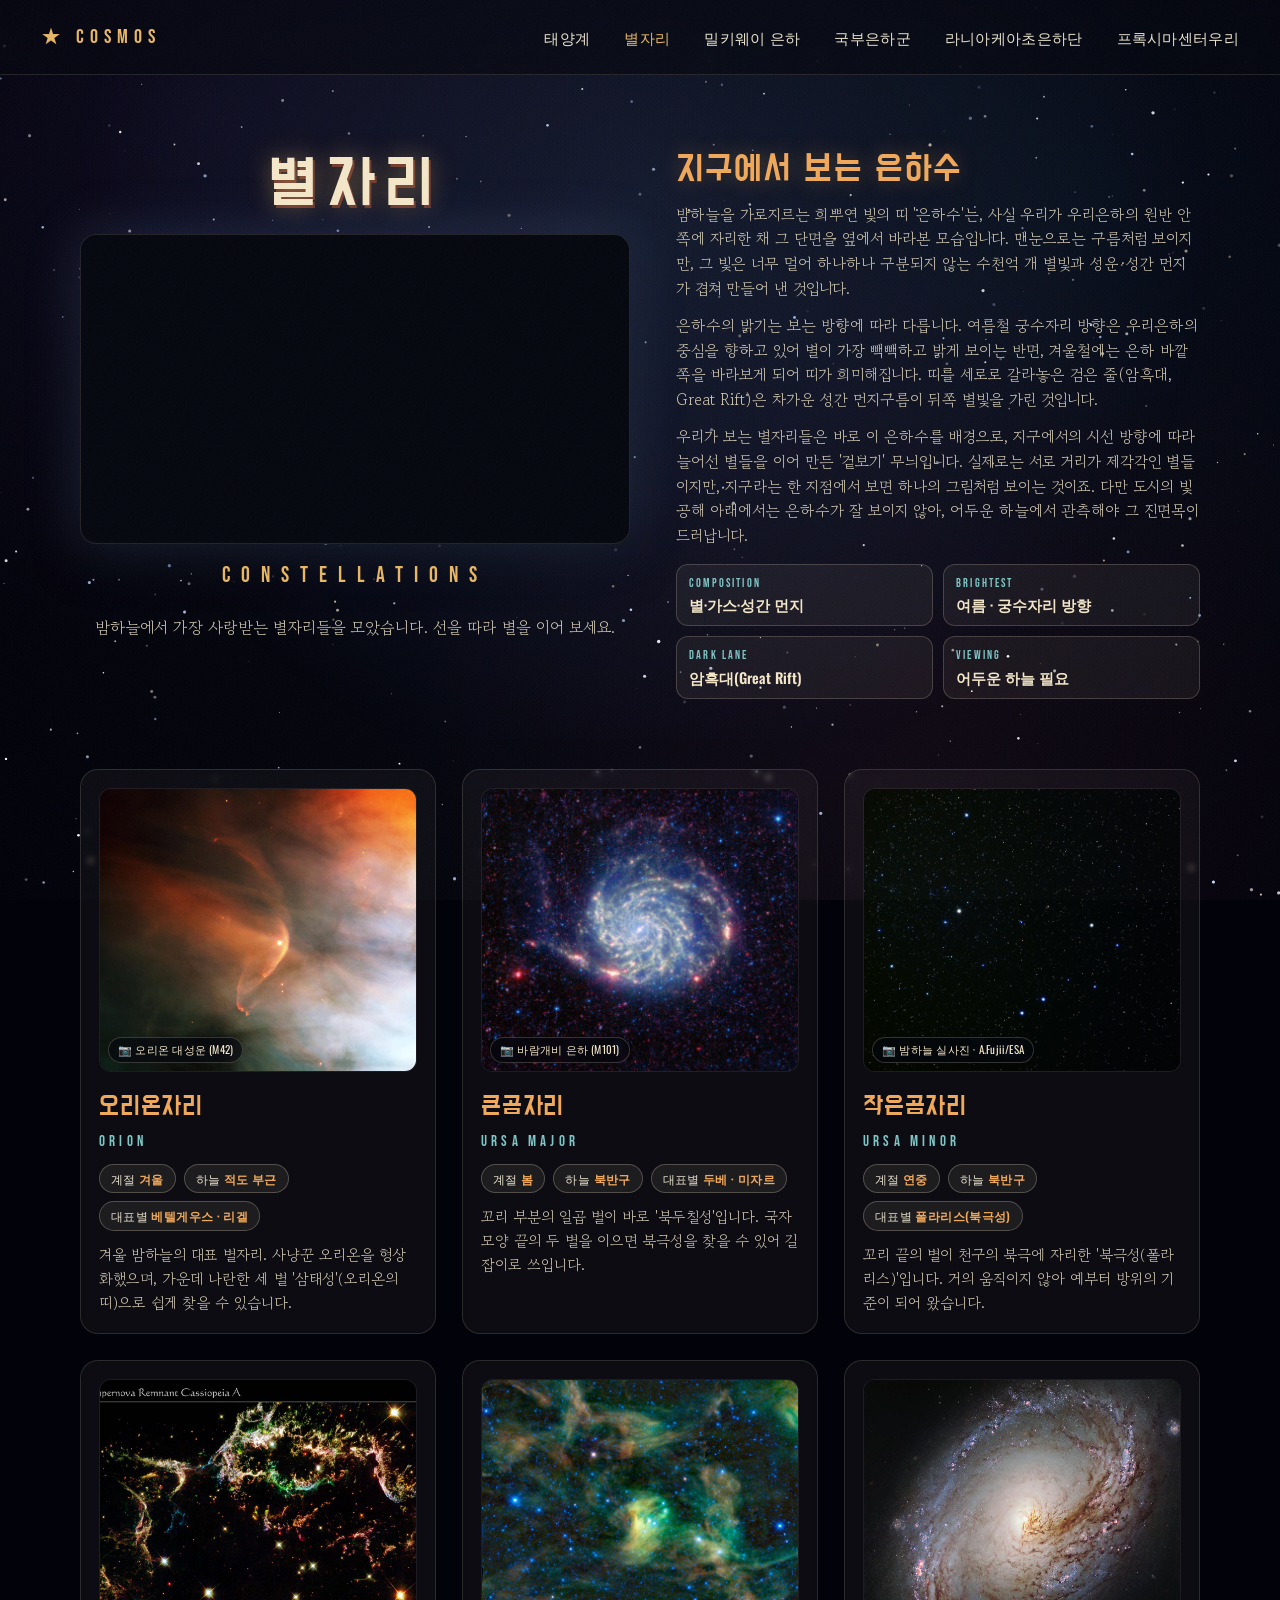
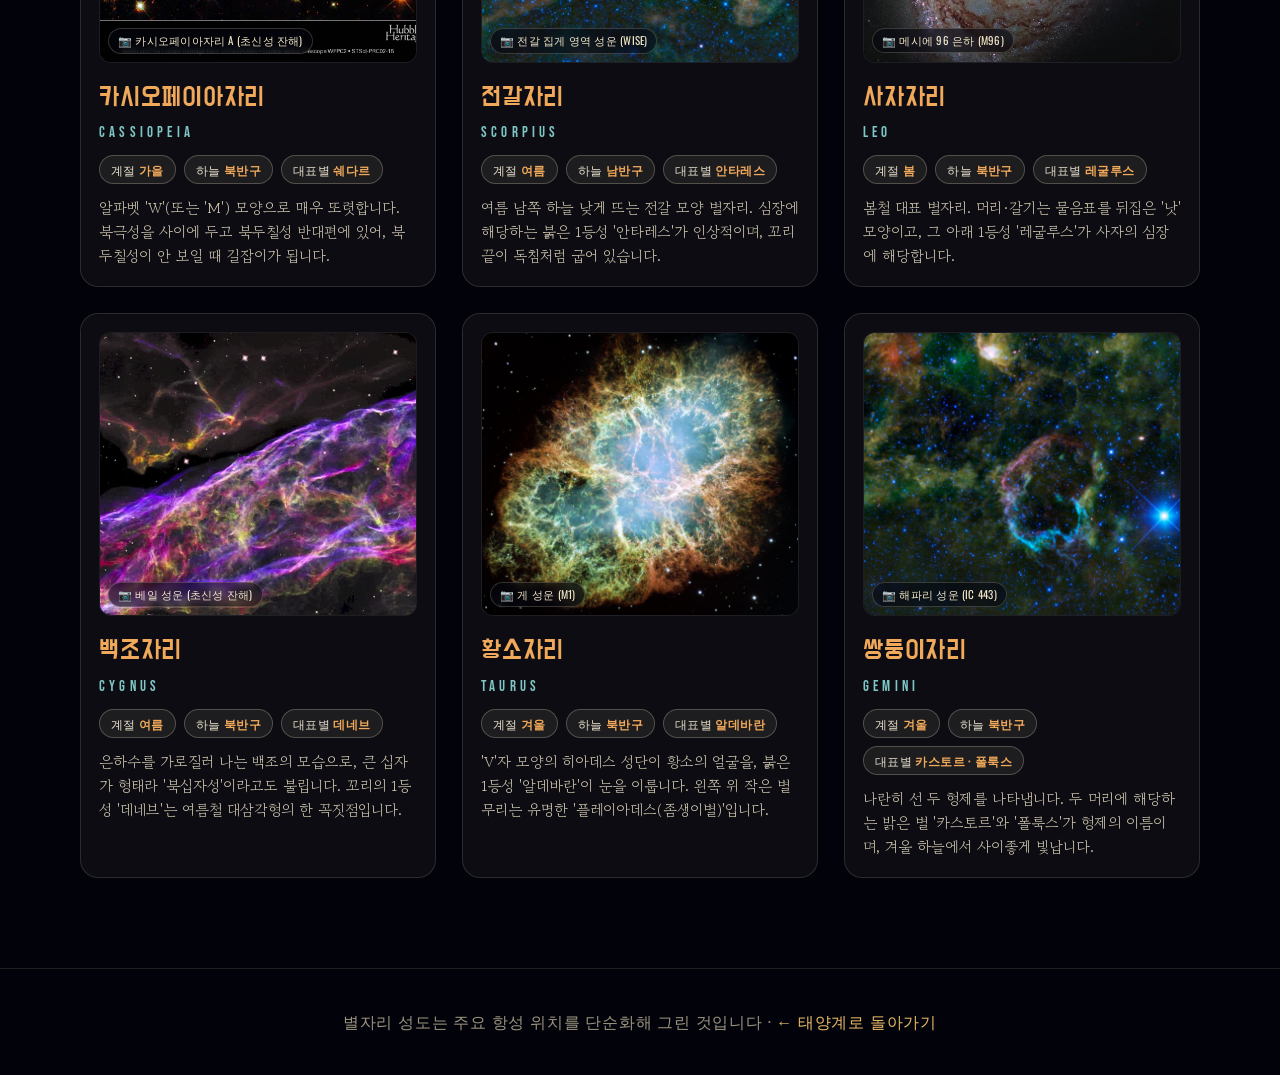
==== constellations.html @ e821daea "Add files via upload" ====
<!DOCTYPE html>
<html lang="ko">
<head>
<meta charset="UTF-8">
<meta name="viewport" content="width=device-width, initial-scale=1.0">
<title>별자리 · CONSTELLATIONS</title>
<link rel="preconnect" href="https://fonts.googleapis.com">
<link rel="preconnect" href="https://fonts.gstatic.com" crossorigin>
<link href="https://fonts.googleapis.com/css2?family=Bebas+Neue&family=Oswald:wght@300;400;500;600&family=Do+Hyeon&family=Jua&family=Gowun+Batang:wght@400;700&display=swap" rel="stylesheet">
<style>
  *{box-sizing:border-box;margin:0;padding:0;}
  html{scroll-behavior:smooth;}
  body{
    background:#02030a;color:#e9e2cf;
    font-family:'Oswald','Gowun Batang',sans-serif;line-height:1.6;overflow-x:hidden;
  }
  .space-bg{
    position:fixed;inset:0;z-index:-2;pointer-events:none;
    background:
      radial-gradient(circle at 16% 14%, rgba(80,60,150,.12), transparent 40%),
      radial-gradient(circle at 84% 22%, rgba(40,90,140,.10), transparent 42%),
      radial-gradient(circle at 72% 82%, rgba(150,60,100,.08), transparent 44%),
      radial-gradient(circle at 50% 50%, #060814 0%, #03040c 55%, #010109 100%);
  }
  .skyfield{position:fixed;inset:0;width:100%;height:100%;z-index:-1;pointer-events:none;}
  body::before{
    content:"";position:fixed;inset:0;pointer-events:none;z-index:9999;opacity:.04;
    background-image:url("data:image/svg+xml,%3Csvg xmlns='http://www.w3.org/2000/svg' width='120' height='120'%3E%3Cfilter id='n'%3E%3CfeTurbulence type='fractalNoise' baseFrequency='0.9' numOctaves='3'/%3E%3C/filter%3E%3Crect width='100%25' height='100%25' filter='url(%23n)'/%3E%3C/svg%3E");
  }

  /* NAV */
  .nav{
    position:fixed;top:0;left:0;right:0;z-index:1000;
    display:flex;align-items:center;justify-content:space-between;gap:18px;
    padding:13px 26px;background:rgba(5,7,16,.62);backdrop-filter:blur(10px);
    border-bottom:1px solid rgba(244,231,201,.12);
  }
  .nav .brand{font-family:'Bebas Neue';letter-spacing:.3em;color:#e8b765;font-size:20px;white-space:nowrap;text-decoration:none;}
  .nav ul{list-style:none;display:flex;gap:4px;flex-wrap:wrap;justify-content:flex-end;}
  .nav a{
    display:inline-block;padding:8px 15px;color:#e9e2cf;text-decoration:none;
    font-family:'Oswald';font-weight:500;font-size:15px;letter-spacing:.02em;
    border-radius:20px;transition:background .2s,color .2s;
  }
  .nav a:hover{color:#0a1028;background:#e8b765;}
  .nav a.active{color:#e8b765;}
  .nav a.active:hover{color:#0a1028;}
  @media(max-width:700px){
    .nav{flex-direction:column;gap:8px;padding:10px 14px;}
    .nav ul{justify-content:center;}
    .nav a{padding:6px 11px;font-size:14px;}
  }

  /* PAGE HERO */
  .page-hero{
    text-align:center;padding:150px 20px 40px;
    background:radial-gradient(circle at 50% 30%, rgba(70,92,140,.22), transparent 70%);
  }
  .page-hero h1{
    font-family:'Do Hyeon',sans-serif;font-weight:400;letter-spacing:.14em;
    font-size:clamp(44px,8vw,92px);color:#f4e7c9;
    text-shadow:0 0 24px rgba(232,183,101,.45), 2px 3px 0 rgba(184,73,43,.5);
  }
  .page-hero .sub{font-family:'Bebas Neue';letter-spacing:.5em;color:#e8b765;font-size:clamp(14px,2.2vw,22px);margin-top:10px;}
  .page-hero .lede{max-width:600px;margin:22px auto 0;color:#cfc6b0;font-family:'Gowun Batang',serif;}
  .page-hero .cn-video{
    display:block;width:min(88vw,620px);aspect-ratio:16/9;
    margin:2px auto 6px;border-radius:16px;object-fit:cover;background:#05070f;
    border:1px solid rgba(244,231,201,.12);
    box-shadow:0 0 55px rgba(120,150,220,.22), 0 16px 44px rgba(0,0,0,.5);
  }

  /* ===== 히어로 2단 레이아웃 ===== */
  .page-hero .hero-grid{
    display:grid;grid-template-columns:1.05fr 1fr;gap:46px;align-items:start;
    width:100%;max-width:1120px;margin:0 auto;
  }
  /* 별자리(h1)와 은하수(h2)의 텍스트 행 맞춤 — 폰트 크기는 유지 */
  .page-hero .hero-media h1{line-height:1.1;margin:0 0 18px;}
  .page-hero .hero-info h2{line-height:1.1;margin:0 0 16px;}
  .page-hero .hero-media{position:relative;text-align:center;}
  .page-hero .hero-media h1{font-size:clamp(32px,5vw,64px);margin-bottom:14px;}
  .page-hero .hero-media .cn-video{width:100%;margin:0;}
  .page-hero .hero-media .sub{margin-top:14px;}
  .page-hero .hero-info{text-align:left;}
  .page-hero .hero-info h2{
    font-family:'Do Hyeon',sans-serif;font-weight:400;letter-spacing:.03em;
    font-size:clamp(24px,3.4vw,36px);color:#f0a85a;margin-bottom:12px;
    text-shadow:0 0 22px rgba(240,168,90,.3);
  }
  .page-hero .hero-info p{font-family:'Gowun Batang',serif;font-size:15.5px;color:#cfc6b0;margin-bottom:12px;}
  .page-hero .hero-facts{display:grid;grid-template-columns:1fr 1fr;gap:10px;margin-top:16px;}
  .page-hero .hero-facts .hf{background:rgba(244,231,201,.06);border:1px solid rgba(244,231,201,.2);border-radius:12px;padding:9px 12px;}
  .page-hero .hero-facts .hf .k{font-family:'Bebas Neue';letter-spacing:.18em;color:#7fc6c6;font-size:12px;}
  .page-hero .hero-facts .hf .v{font-family:'Oswald';font-weight:600;color:#f4e7c9;font-size:14.5px;}
  @media(max-width:820px){
    .page-hero .hero-grid{grid-template-columns:1fr;gap:26px;}
    .page-hero .hero-info{text-align:center;}
    .page-hero .hero-facts{max-width:420px;margin:16px auto 0;}
  }

  /* CARDS */
  main{max-width:1160px;margin:0 auto;padding:30px 20px 90px;}
  .cards{display:grid;grid-template-columns:repeat(auto-fill,minmax(300px,1fr));gap:26px;}
  .card{
    background:rgba(244,231,201,.045);border:1px solid rgba(244,231,201,.14);
    border-radius:18px;padding:18px;backdrop-filter:blur(3px);
    transition:transform .2s,border-color .2s,box-shadow .2s;
  }
  .card:hover{transform:translateY(-5px);border-color:rgba(232,183,101,.45);box-shadow:0 14px 36px rgba(0,0,0,.45);}
  .sky{
    position:relative;width:100%;aspect-ratio:1.12;border-radius:12px;margin-bottom:14px;overflow:hidden;
    background:radial-gradient(circle at 50% 42%, rgba(40,62,116,.30), rgba(4,6,16,.2) 70%);
    border:1px solid rgba(244,231,201,.08);
  }
  .sky svg{position:absolute;inset:0;width:100%;height:100%;display:block;}
  .sky .cphoto{position:absolute;inset:0;width:100%;height:100%;object-fit:cover;display:block;}
  .sky .otag{
    position:absolute;left:8px;bottom:8px;z-index:2;
    font-family:'Oswald';font-size:11px;letter-spacing:.02em;color:#f4e7c9;
    background:rgba(5,7,16,.6);border:1px solid rgba(244,231,201,.2);
    padding:3px 9px;border-radius:14px;backdrop-filter:blur(3px);
  }
  .card h2{font-family:'Do Hyeon',sans-serif;font-weight:400;font-size:26px;color:#f0a85a;letter-spacing:.03em;}
  .card .la{font-family:'Bebas Neue';letter-spacing:.28em;color:#7fc6c6;font-size:15px;margin:3px 0 10px;}
  .card .meta{display:flex;flex-wrap:wrap;gap:8px;margin-bottom:12px;}
  .card .meta span{
    font-family:'Oswald';font-size:12px;letter-spacing:.03em;color:#e9e2cf;
    background:rgba(244,231,201,.07);border:1px solid rgba(244,231,201,.25);
    border-radius:20px;padding:4px 11px;
  }
  .card .meta span b{color:#f0a85a;font-weight:600;}
  .card p{font-family:'Gowun Batang',serif;font-size:15px;color:#cfc6b0;}

  footer{
    text-align:center;padding:40px 20px;border-top:1px solid rgba(244,231,201,.12);
    color:#9b937f;font-family:'Oswald';letter-spacing:.05em;
  }
  footer a{color:#e8b765;text-decoration:none;}
</style>
</head>
<body>

<div class="space-bg"></div>
<svg class="skyfield" preserveAspectRatio="none"></svg>

<nav class="nav">
  <a class="brand" href="index.html">★ COSMOS</a>
  <ul>
    <li><a href="index.html#top">태양계</a></li>
    <li><a class="active" href="constellations.html">별자리</a></li>
    <li><a href="milkyway.html">밀키웨이 은하</a></li>
    <li><a href="localgroup.html">국부은하군</a></li>
    <li><a href="laniakea.html">라니아케아초은하단</a></li>
    <li><a href="index.html">프록시마센터우리</a></li>
  </ul>
</nav>

<header class="page-hero">
  <div class="hero-grid">
    <div class="hero-media">
      <h1>별자리</h1>
      <video class="cn-video" src="videos/constellations_girl.mp4" autoplay loop muted playsinline></video>
      <div class="sub">CONSTELLATIONS</div>
      <p class="lede">밤하늘에서 가장 사랑받는 별자리들을 모았습니다. 선을 따라 별을 이어 보세요.</p>
    </div>
    <div class="hero-info">
      <h2>지구에서 보는 은하수</h2>
      <p>밤하늘을 가로지르는 희뿌연 빛의 띠 '은하수'는, 사실 우리가 우리은하의 원반 안쪽에 자리한 채 그 단면을 옆에서 바라본 모습입니다. 맨눈으로는 구름처럼 보이지만, 그 빛은 너무 멀어 하나하나 구분되지 않는 수천억 개 별빛과 성운·성간 먼지가 겹쳐 만들어 낸 것입니다.</p>
      <p>은하수의 밝기는 보는 방향에 따라 다릅니다. 여름철 궁수자리 방향은 우리은하의 중심을 향하고 있어 별이 가장 빽빽하고 밝게 보이는 반면, 겨울철에는 은하 바깥쪽을 바라보게 되어 띠가 희미해집니다. 띠를 세로로 갈라놓은 검은 줄(암흑대, Great Rift)은 차가운 성간 먼지구름이 뒤쪽 별빛을 가린 것입니다.</p>
      <p>우리가 보는 별자리들은 바로 이 은하수를 배경으로, 지구에서의 시선 방향에 따라 늘어선 별들을 이어 만든 '겉보기' 무늬입니다. 실제로는 서로 거리가 제각각인 별들이지만, 지구라는 한 지점에서 보면 하나의 그림처럼 보이는 것이죠. 다만 도시의 빛공해 아래에서는 은하수가 잘 보이지 않아, 어두운 하늘에서 관측해야 그 진면목이 드러납니다.</p>
      <div class="hero-facts">
        <div class="hf"><div class="k">COMPOSITION</div><div class="v">별·가스·성간 먼지</div></div>
        <div class="hf"><div class="k">BRIGHTEST</div><div class="v">여름 · 궁수자리 방향</div></div>
        <div class="hf"><div class="k">DARK LANE</div><div class="v">암흑대(Great Rift)</div></div>
        <div class="hf"><div class="k">VIEWING</div><div class="v">어두운 하늘 필요</div></div>
      </div>
    </div>
  </div>
</header>

<main><div class="cards" id="cards"></div></main>

<footer>
  별자리 성도는 주요 항성 위치를 단순화해 그린 것입니다 · <a href="index.html">← 태양계로 돌아가기</a>
</footer>

<script>
// background starfield
(function(){
  const svg=document.querySelector('.skyfield');
  const tints=["#fff","#fff","#cfe0ff","#bcd4ff","#ffe9c8"];
  let s="";
  for(let i=0;i<420;i++){
    const x=(Math.random()*100).toFixed(2),y=(Math.random()*100).toFixed(2),
          r=(Math.random()*1.4+.3).toFixed(2),o=(Math.random()*.6+.4).toFixed(2),
          c=tints[Math.floor(Math.random()*tints.length)],
          dur=(Math.random()*3.5+1.8).toFixed(2),delay=(Math.random()*5).toFixed(2);
    s+=`<circle cx="${x}%" cy="${y}%" r="${r}" fill="${c}" opacity="${o}"><animate attributeName="opacity" values="${o};${(o*0.15).toFixed(2)};${o}" dur="${dur}s" begin="${delay}s" repeatCount="indefinite"/></circle>`;
  }
  svg.innerHTML=s;
})();

const C=[
 {kr:"오리온자리",la:"ORION",season:"겨울",hemi:"적도 부근",
  photo:"https://images-assets.nasa.gov/image/PIA04227/PIA04227~orig.jpg",obj:"오리온 대성운 (M42)",
  info:"겨울 밤하늘의 대표 별자리. 사냥꾼 오리온을 형상화했으며, 가운데 나란한 세 별 '삼태성'(오리온의 띠)으로 쉽게 찾을 수 있습니다.",
  bright:"베텔게우스 · 리겔",
  stars:[[70,52,3.6],[140,58],[97,108],[112,116],[127,124],[92,170],[152,164,3.4]],
  lines:[[0,1],[1,6],[6,5],[5,0],[2,3],[3,4]],
  labels:[{i:0,name:"베텔게우스",color:"#ffb38a"},{i:6,name:"리겔",color:"#9fc4ff"}]},

 {kr:"큰곰자리",la:"URSA MAJOR",season:"봄",hemi:"북반구",
  photo:"https://images-assets.nasa.gov/image/PIA10968/PIA10968~medium.jpg",obj:"바람개비 은하 (M101)",
  info:"꼬리 부분의 일곱 별이 바로 '북두칠성'입니다. 국자 모양 끝의 두 별을 이으면 북극성을 찾을 수 있어 길잡이로 쓰입니다.",
  bright:"두베 · 미자르",
  stars:[[45,55,3.2],[45,95],[95,100],[90,62],[125,55],[160,48],[195,42,3.2]],
  lines:[[0,1],[1,2],[2,3],[3,0],[3,4],[4,5],[5,6]],
  labels:[{i:0,name:"두베"},{i:5,name:"미자르"}]},

 {kr:"작은곰자리",la:"URSA MINOR",season:"연중",hemi:"북반구",
  photo:"https://cdn.esahubble.org/archives/images/large/heic0401g.jpg",obj:"밤하늘 실사진 · A.Fujii/ESA",
  info:"꼬리 끝의 별이 천구의 북극에 자리한 '북극성(폴라리스)'입니다. 거의 움직이지 않아 예부터 방위의 기준이 되어 왔습니다.",
  bright:"폴라리스(북극성)",
  stars:[[188,40,3.6],[165,58],[148,80],[128,98],[92,92],[82,68],[120,72]],
  lines:[[0,1],[1,2],[2,3],[3,6],[6,4],[4,5],[5,6]],
  labels:[{i:0,name:"북극성",color:"#fff2c8"}]},

 {kr:"카시오페이아자리",la:"CASSIOPEIA",season:"가을",hemi:"북반구",
  photo:"https://images-assets.nasa.gov/image/0203043/0203043~medium.jpg",obj:"카시오페이아자리 A (초신성 잔해)",
  info:"알파벳 'W'(또는 'M') 모양으로 매우 또렷합니다. 북극성을 사이에 두고 북두칠성 반대편에 있어, 북두칠성이 안 보일 때 길잡이가 됩니다.",
  bright:"쉐다르",
  stars:[[40,118],[75,68],[110,108],[145,64],[182,114]],
  lines:[[0,1],[1,2],[2,3],[3,4]],
  labels:[{i:2,name:"쉐다르"}]},

 {kr:"전갈자리",la:"SCORPIUS",season:"여름",hemi:"남반구",
  photo:"https://images-assets.nasa.gov/image/PIA14874/PIA14874~medium.jpg",obj:"전갈 집게 영역 성운 (WISE)",
  info:"여름 남쪽 하늘 낮게 뜨는 전갈 모양 별자리. 심장에 해당하는 붉은 1등성 '안타레스'가 인상적이며, 꼬리 끝이 독침처럼 굽어 있습니다.",
  bright:"안타레스",
  stars:[[45,44],[40,64],[56,80],[74,98,3.8],[94,124],[112,146],[140,156],[164,146],[170,120],[152,106]],
  lines:[[0,1],[1,2],[2,3],[3,4],[4,5],[5,6],[6,7],[7,8],[8,9]],
  labels:[{i:3,name:"안타레스",color:"#ff8a6a"}]},

 {kr:"사자자리",la:"LEO",season:"봄",hemi:"북반구",
  photo:"https://images-assets.nasa.gov/image/hubble-peers-into-the-heart-of-a-galactic-maelstrom_20949846630_o/hubble-peers-into-the-heart-of-a-galactic-maelstrom_20949846630_o~medium.jpg",obj:"메시에 96 은하 (M96)",
  info:"봄철 대표 별자리. 머리·갈기는 물음표를 뒤집은 '낫' 모양이고, 그 아래 1등성 '레굴루스'가 사자의 심장에 해당합니다.",
  bright:"레굴루스",
  stars:[[55,40],[48,58],[58,78],[80,84],[90,108,3.6],[152,96],[182,118]],
  lines:[[0,1],[1,2],[2,3],[3,4],[4,5],[5,6],[6,4]],
  labels:[{i:4,name:"레굴루스",color:"#bcd4ff"}]},

 {kr:"백조자리",la:"CYGNUS",season:"여름",hemi:"북반구",
  photo:"https://images-assets.nasa.gov/image/GSFC_20171208_Archive_e000607/GSFC_20171208_Archive_e000607~orig.jpg",obj:"베일 성운 (초신성 잔해)",
  info:"은하수를 가로질러 나는 백조의 모습으로, 큰 십자가 형태라 '북십자성'이라고도 불립니다. 꼬리의 1등성 '데네브'는 여름철 대삼각형의 한 꼭짓점입니다.",
  bright:"데네브",
  stars:[[110,30,3.6],[110,96],[110,166],[50,88],[170,102]],
  lines:[[0,1],[1,2],[3,1],[1,4]],
  labels:[{i:0,name:"데네브",color:"#dfe9ff"}]},

 {kr:"황소자리",la:"TAURUS",season:"겨울",hemi:"북반구",
  photo:"https://images-assets.nasa.gov/image/PIA03606/PIA03606~medium.jpg",obj:"게 성운 (M1)",
  info:"'V'자 모양의 히아데스 성단이 황소의 얼굴을, 붉은 1등성 '알데바란'이 눈을 이룹니다. 왼쪽 위 작은 별무리는 유명한 '플레이아데스(좀생이별)'입니다.",
  bright:"알데바란",
  stars:[[100,118,3.8],[80,98],[62,80],[48,64],[120,100],[146,84],[172,66],[40,38,1.4],[48,32,1.4],[34,30,1.4],[44,42,1.4],[54,38,1.4]],
  lines:[[0,1],[1,2],[2,3],[0,4],[4,5],[5,6]],
  labels:[{i:0,name:"알데바란",color:"#ff9b78"}]},

 {kr:"쌍둥이자리",la:"GEMINI",season:"겨울",hemi:"북반구",
  photo:"https://images-assets.nasa.gov/image/PIA13449/PIA13449~medium.jpg",obj:"해파리 성운 (IC 443)",
  info:"나란히 선 두 형제를 나타냅니다. 두 머리에 해당하는 밝은 별 '카스토르'와 '폴룩스'가 형제의 이름이며, 겨울 하늘에서 사이좋게 빛납니다.",
  bright:"카스토르 · 폴룩스",
  stars:[[72,40,3.4],[118,46,3.6],[62,86],[56,136],[72,152],[112,96],[118,146],[132,156]],
  lines:[[0,2],[2,3],[3,4],[1,5],[5,6],[6,7],[2,5]],
  labels:[{i:0,name:"카스토르"},{i:1,name:"폴룩스",color:"#fff2c8"}]}
];

// 로컬(images/) 우선 → 실패 시 온라인 → 그래도 실패 시 별 그림(SVG)
function localSrc(url){return 'images/'+url.split('/').pop().replace(/~/g,'_');}
function imgErr(el){
  if(el.dataset.web){const w=el.dataset.web;el.removeAttribute('data-web');el.src=w;return;}
  el.remove();
}

const wrap=document.getElementById('cards');
C.forEach(c=>{
  // background sprinkle inside the diagram
  let bg="";
  for(let i=0;i<26;i++){
    bg+=`<circle cx="${(Math.random()*220).toFixed(1)}" cy="${(Math.random()*200).toFixed(1)}" r="${(Math.random()*0.8+0.3).toFixed(2)}" fill="#cfe0ff" opacity="${(Math.random()*0.5+0.15).toFixed(2)}"/>`;
  }
  const lines=c.lines.map(([a,b])=>{
    const p=c.stars[a],q=c.stars[b];
    return `<line x1="${p[0]}" y1="${p[1]}" x2="${q[0]}" y2="${q[1]}" stroke="rgba(180,205,255,.4)" stroke-width="1.3" stroke-linecap="round"/>`;
  }).join("");
  const stars=c.stars.map(s=>{
    const r=s[2]||2.4;
    return `<circle cx="${s[0]}" cy="${s[1]}" r="${(r*2.6).toFixed(1)}" fill="#bcd4ff" opacity=".16"/><circle cx="${s[0]}" cy="${s[1]}" r="${r}" fill="#fff"/>`;
  }).join("");
  const labels=(c.labels||[]).map(l=>{
    const s=c.stars[l.i];
    const anchor=s[0]>150?'end':'start';
    const dx=s[0]>150?-6:6;
    return `<text x="${s[0]+dx}" y="${s[1]+3}" text-anchor="${anchor}" fill="${l.color||'#e9e2cf'}" font-family="Oswald,sans-serif" font-size="9.5" opacity=".92">${l.name}</text>`;
  }).join("");
  const svg=`<svg viewBox="0 0 220 200">${bg}${lines}${stars}${labels}</svg>`;
  const photo=c.photo?`<img class="cphoto" src="${localSrc(c.photo)}" data-web="${c.photo}" alt="${c.obj||c.kr}" loading="lazy" onerror="imgErr(this)">`:'';
  const otag=c.obj?`<span class="otag">${c.photo?'📷':'✦'} ${c.obj}</span>`:'';

  const el=document.createElement('article');
  el.className='card';
  el.innerHTML=`
    <div class="sky">${svg}${photo}${otag}</div>
    <h2>${c.kr}</h2>
    <div class="la">${c.la}</div>
    <div class="meta">
      <span>계절 <b>${c.season}</b></span>
      <span>하늘 <b>${c.hemi}</b></span>
      <span>대표별 <b>${c.bright}</b></span>
    </div>
    <p>${c.info}</p>`;
  wrap.appendChild(el);
});
</script>
</body>
</html>
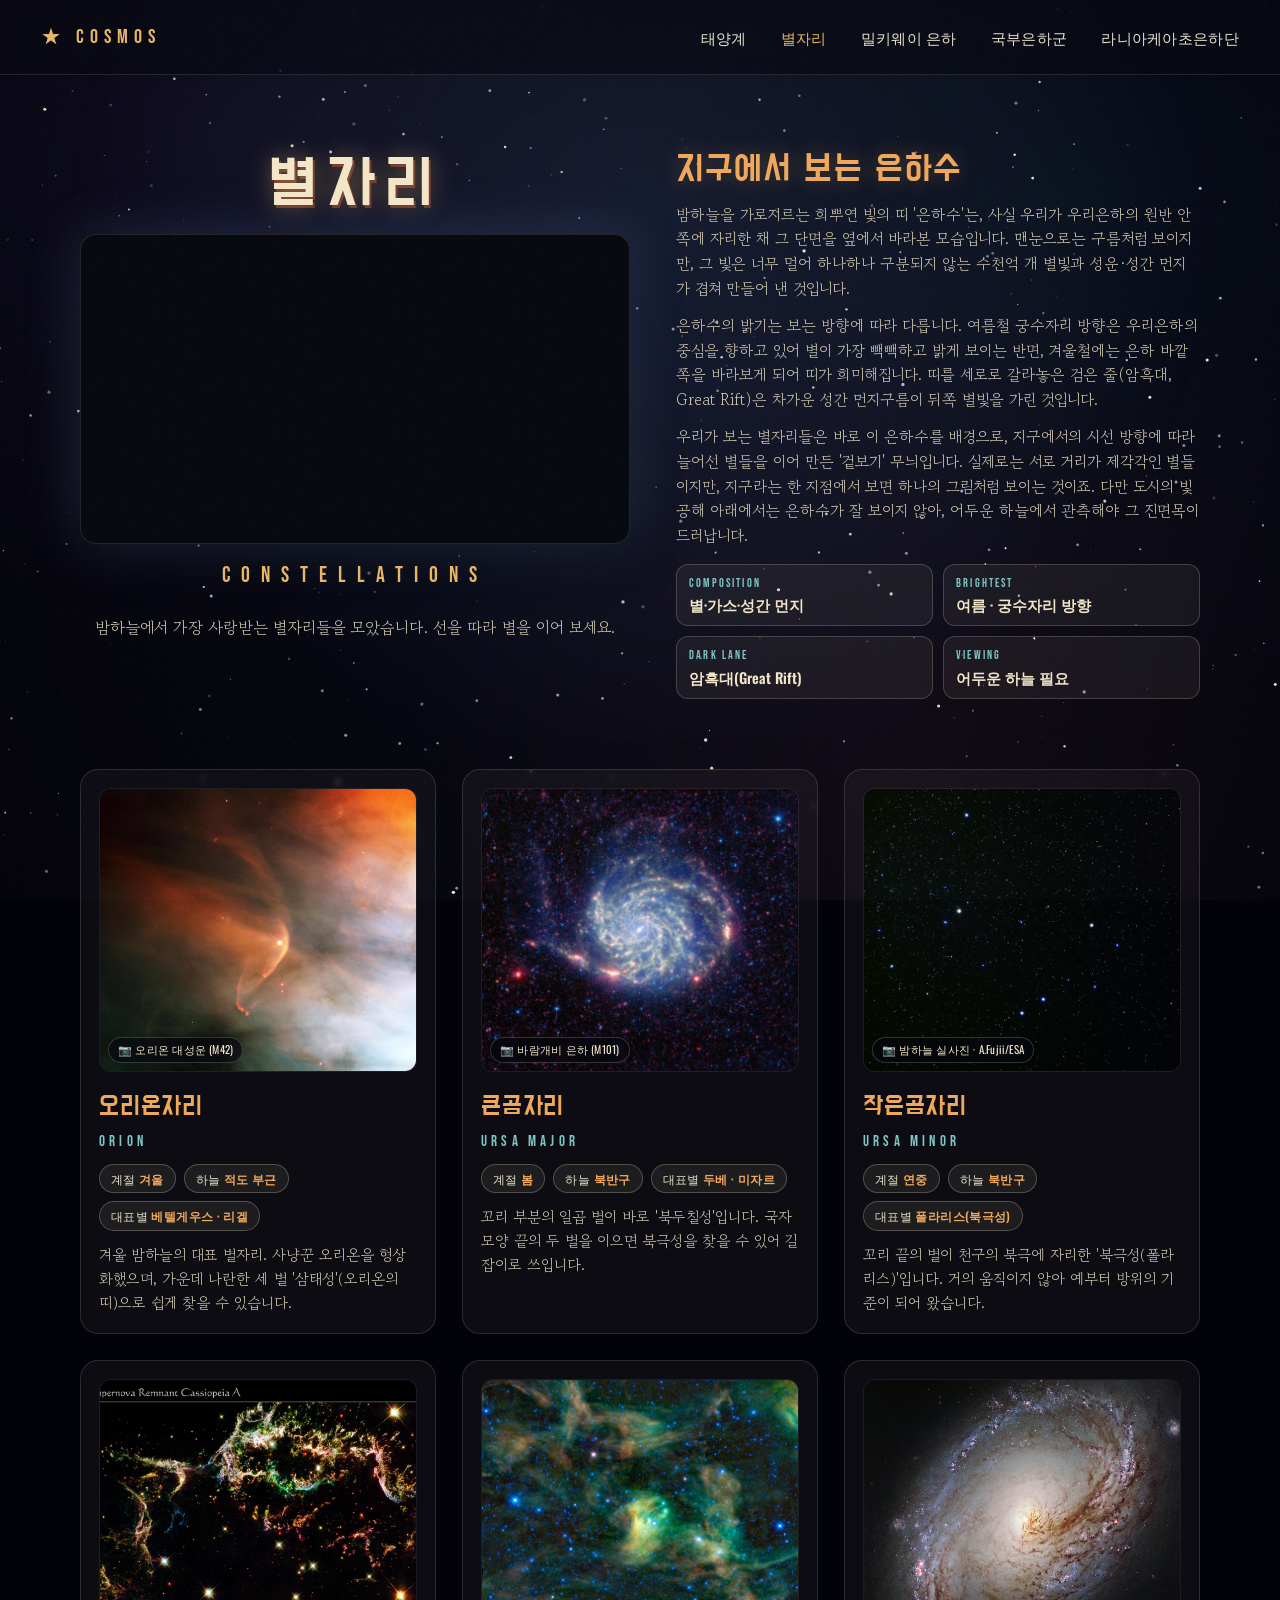
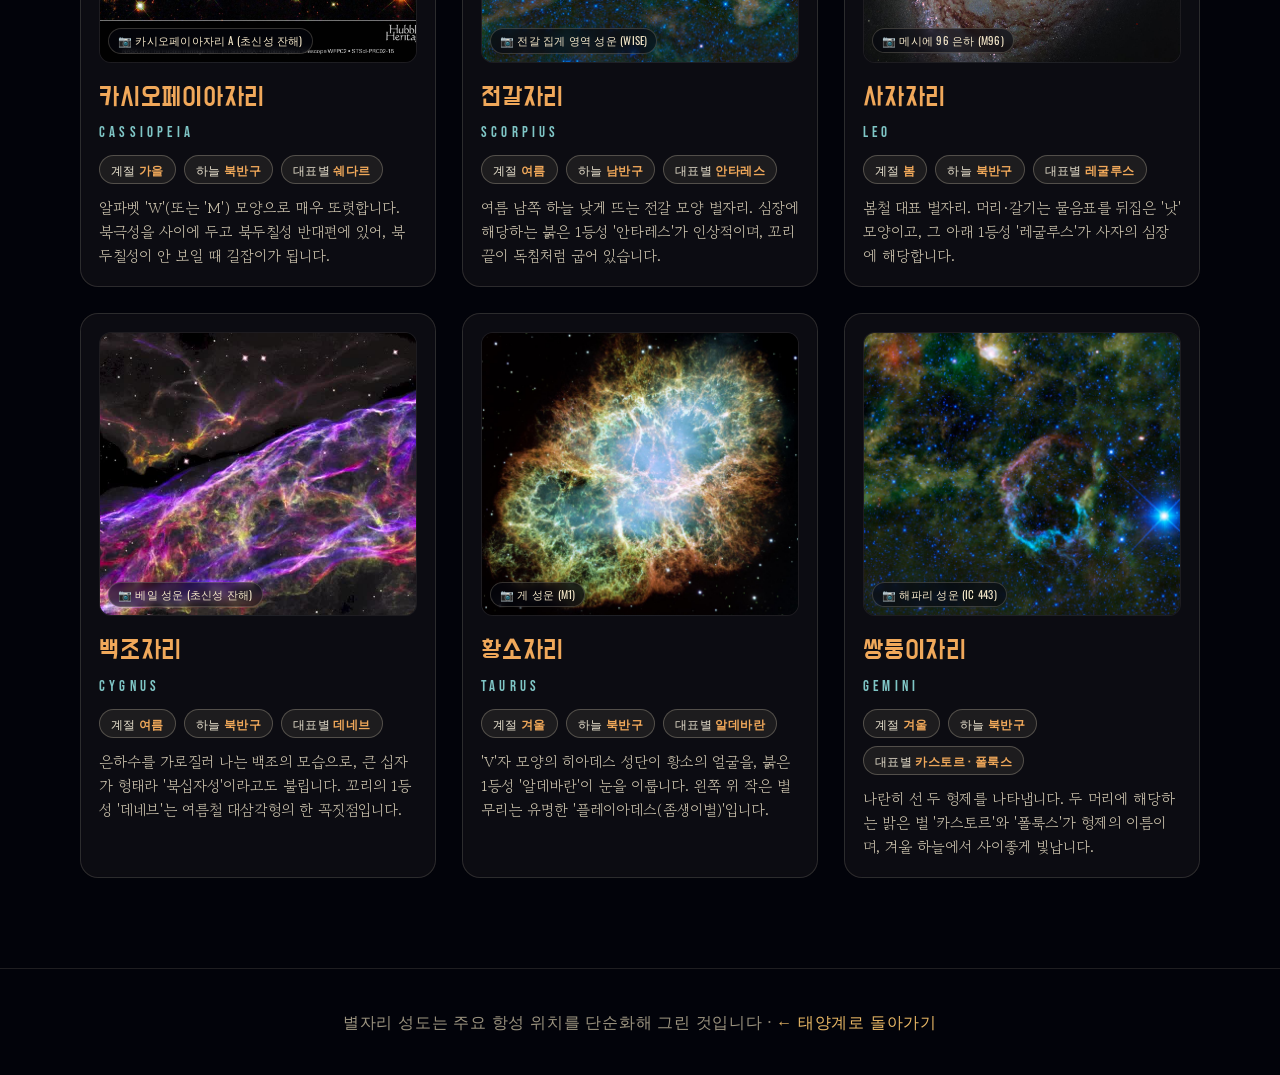
==== commit 1a013460: "Remove link to Proxima Centauri in constellations.html" ====
--- a/constellations.html
+++ b/constellations.html
@@ -152,7 +152,6 @@
     <li><a href="milkyway.html">밀키웨이 은하</a></li>
     <li><a href="localgroup.html">국부은하군</a></li>
     <li><a href="laniakea.html">라니아케아초은하단</a></li>
-    <li><a href="index.html">프록시마센터우리</a></li>
   </ul>
 </nav>
 
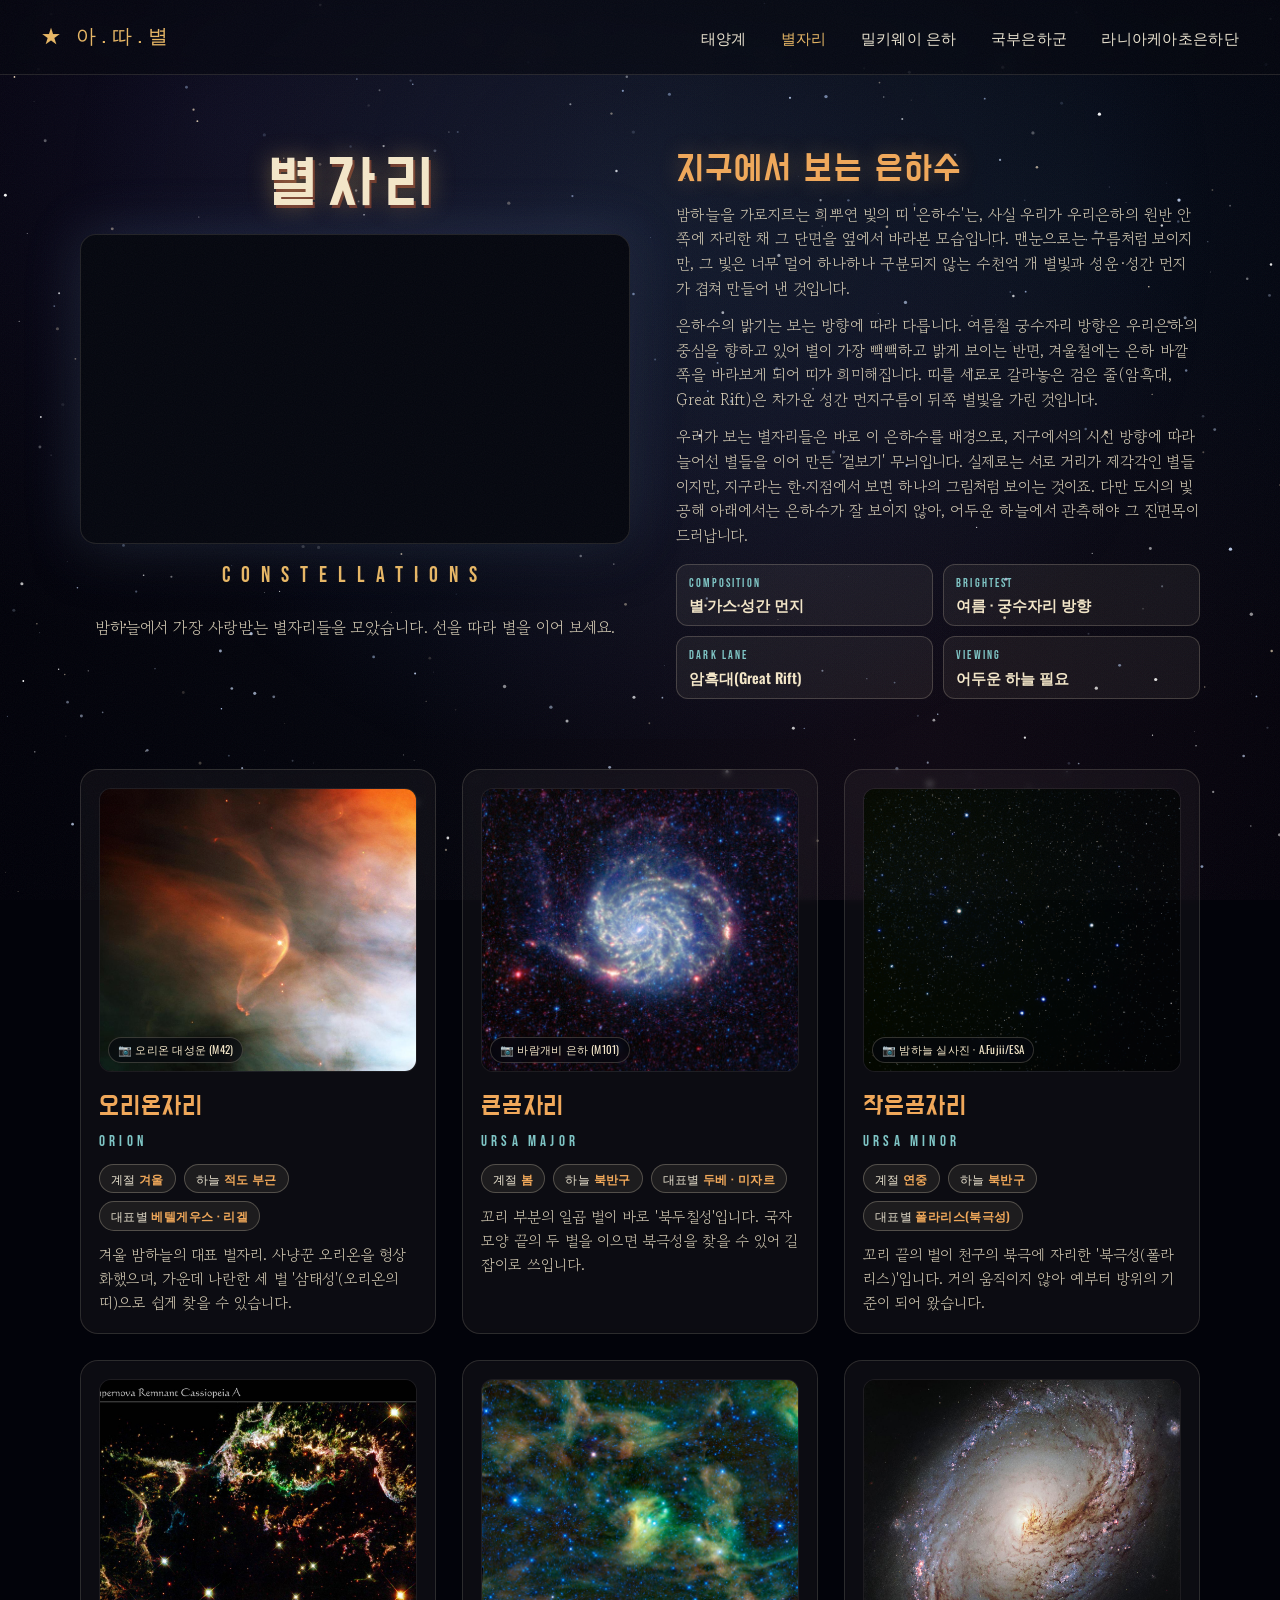
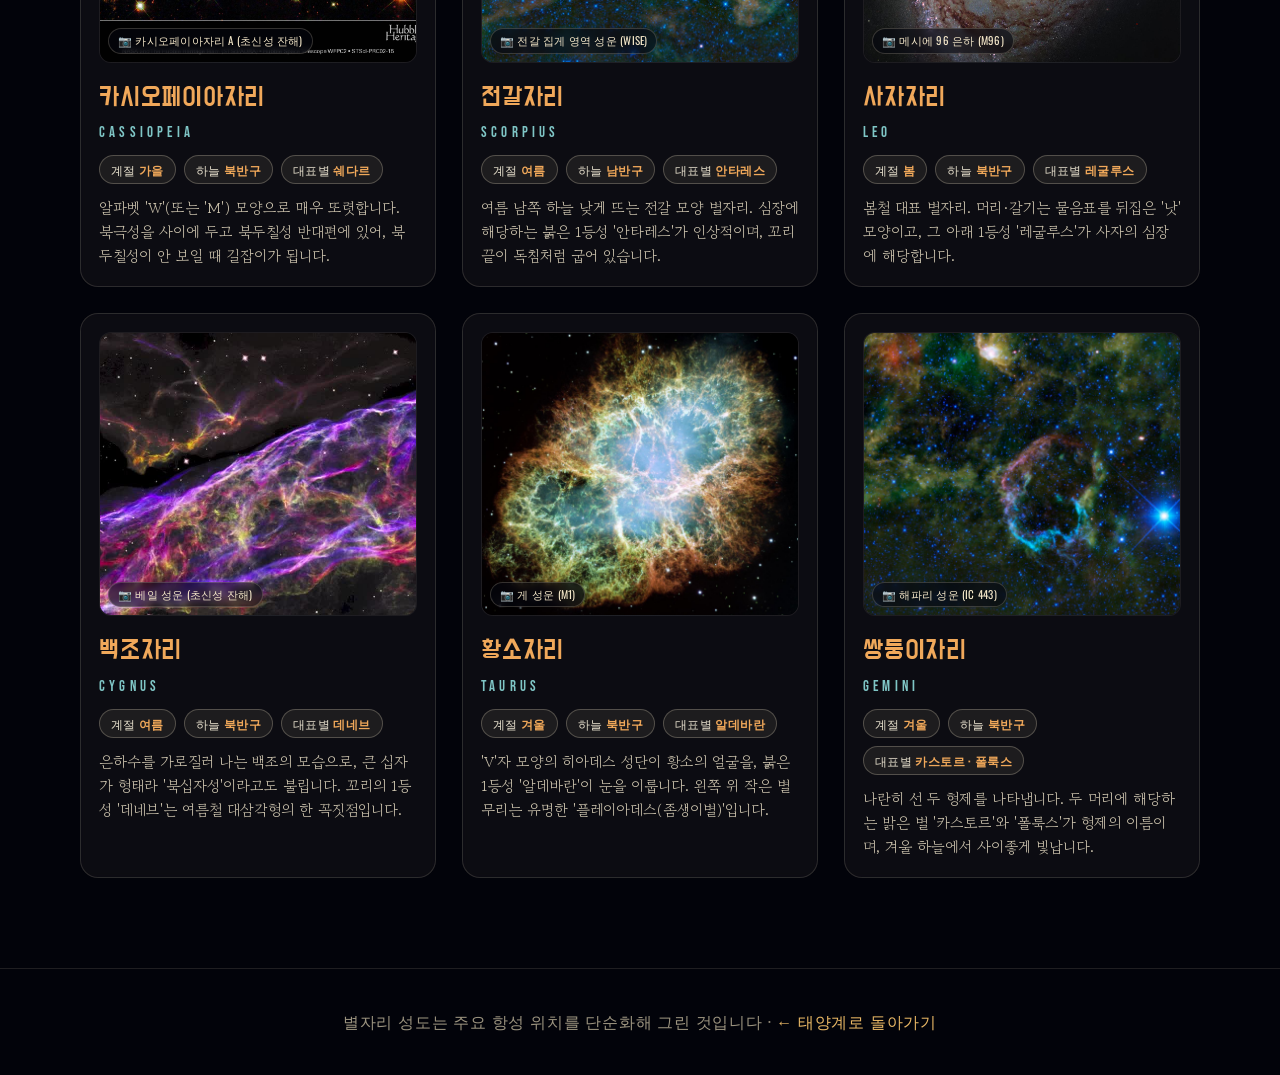
==== commit 4d0c4704: "Update brand name in navigation to Korean" ====
--- a/constellations.html
+++ b/constellations.html
@@ -145,7 +145,7 @@
 <svg class="skyfield" preserveAspectRatio="none"></svg>
 
 <nav class="nav">
-  <a class="brand" href="index.html">★ COSMOS</a>
+  <a class="brand" href="index.html">★ 아.따.별</a>
   <ul>
     <li><a href="index.html#top">태양계</a></li>
     <li><a class="active" href="constellations.html">별자리</a></li>
